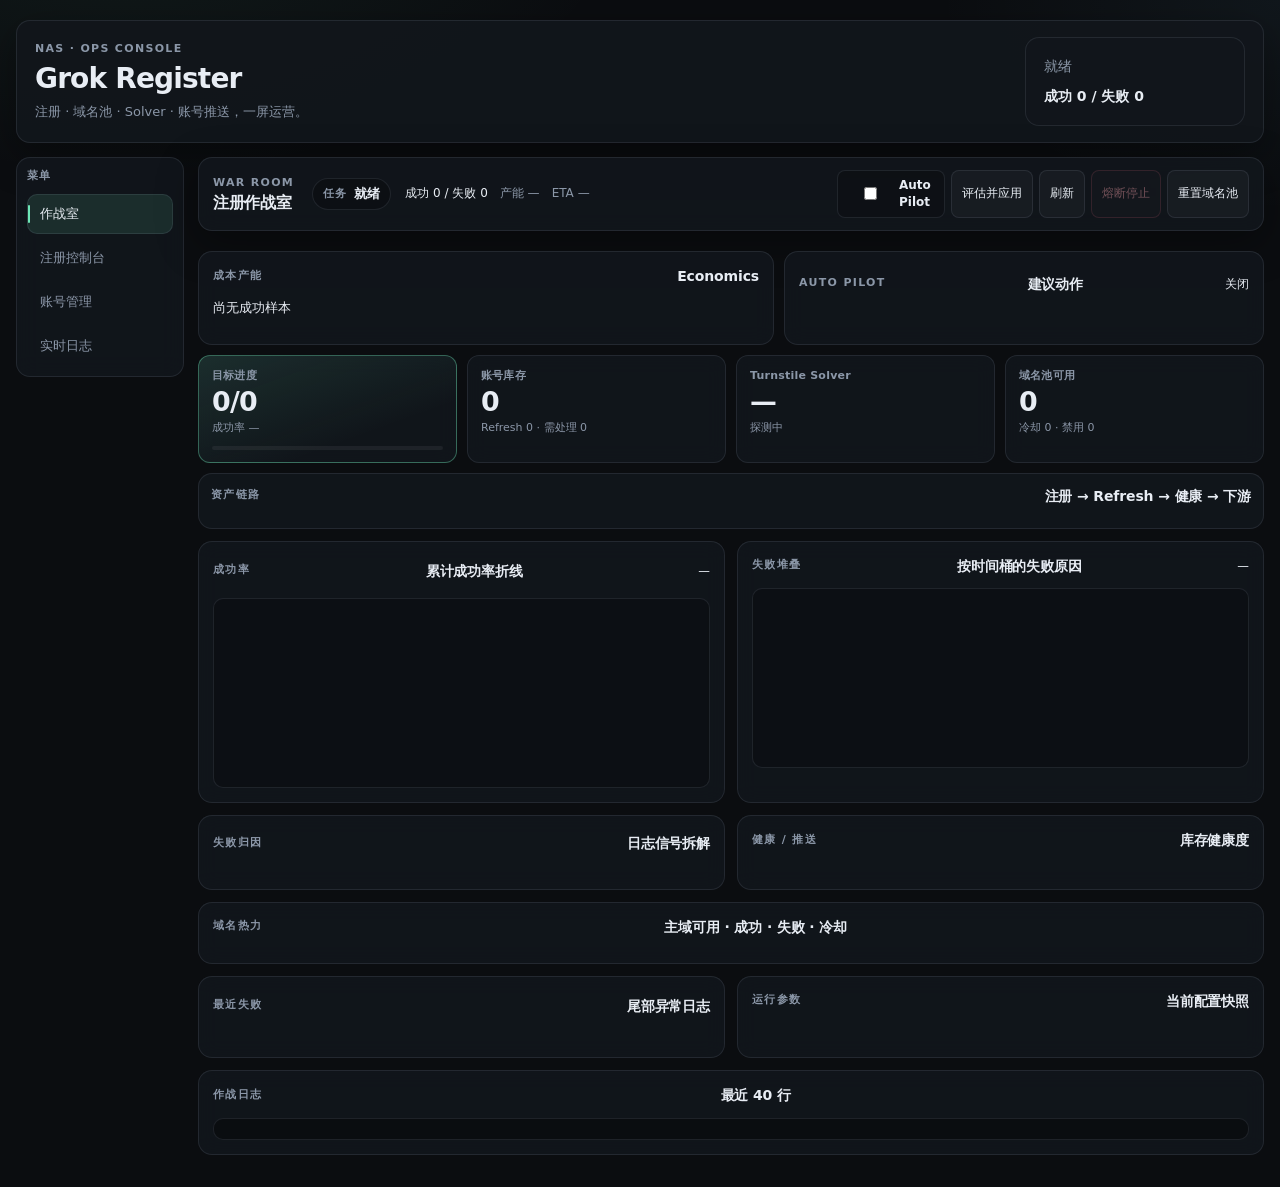
==== templates/index.html @ f3ae0dda "feat: sub2api 探测失败单独标记，支持筛选重探与删除远端 入库成功但探测失败时写入 probe_failed 状态与 remote id，列表显示「已入库·探测失败」并可筛选。账号页增加「" ====
<!doctype html>
<html lang="zh-CN">
  <head>
    <meta charset="utf-8" />
    <meta name="viewport" content="width=device-width, initial-scale=1" />
    <title>Grok Register Console</title>
    <link rel="stylesheet" href="/static/app.css" />
  </head>
  <body>
    <main class="shell">
      <section class="hero">
        <div>
          <p class="eyebrow">NAS · Ops Console</p>
          <h1>Grok Register</h1>
          <p class="subtitle">注册 · 域名池 · Solver · 账号推送，一屏运营。</p>
        </div>
        <div class="status-panel">
          <span id="statusText">就绪</span>
          <strong id="statsText">成功 0 / 失败 0</strong>
        </div>
      </section>

      <div class="app-layout">
        <nav class="side-nav" aria-label="主功能">
          <p class="section-kicker">菜单</p>
          <button class="tab-button active" type="button" data-tab-target="dashboard">作战室</button>
          <button class="tab-button" type="button" data-tab-target="register">注册控制台</button>
          <button class="tab-button" type="button" data-tab-target="accounts">账号管理</button>
          <button class="tab-button" type="button" data-tab-target="logs">实时日志</button>
        </nav>

        <div class="main-panel">
          <section id="tab-dashboard" class="tab-panel active dashboard war-room" data-tab-panel="dashboard">
            <div class="dashboard-hero war-hero war-command">
              <div class="war-command-main">
                <div class="war-command-brand">
                  <p class="section-kicker">War Room</p>
                  <h2>注册作战室</h2>
                </div>
                <div class="war-status-cluster">
                  <div class="war-status-pill">
                    <span>任务</span>
                    <strong id="dashboardStatusText">就绪</strong>
                  </div>
                  <div class="war-command-stats">
                    <small id="dashboardRunNote">成功 0 / 失败 0</small>
                    <span id="warThroughputText">产能 —</span>
                    <span id="warEtaText">ETA —</span>
                  </div>
                </div>
              </div>
              <div class="war-actions">
                <label class="ap-toggle" title="根据失败信号自动调参">
                  <input type="checkbox" id="warAutopilotToggle" />
                  Auto Pilot
                </label>
                <button type="button" class="ghost-btn" id="warAutopilotOnceBtn">评估并应用</button>
                <button type="button" class="ghost-btn" id="warRefreshBtn">刷新</button>
                <button type="button" class="ghost-btn danger-btn" id="warStopBtn" disabled>熔断停止</button>
                <button type="button" class="ghost-btn" id="warResetDomainsBtn">重置域名池</button>
              </div>
            </div>

            <div class="alert-strip" id="warAlerts" aria-live="polite"></div>

            <div class="ops-secondary-row">
              <section class="dashboard-panel econ-panel">
                <div class="panel-head">
                  <p class="section-kicker">成本产能</p>
                  <h2>Economics</h2>
                </div>
                <p class="econ-blurb" id="warEconBlurb">尚无成功样本</p>
                <div class="econ-grid" id="warEconGrid"></div>
              </section>
              <section class="dashboard-panel ap-panel">
                <div class="panel-head">
                  <p class="section-kicker">Auto Pilot</p>
                  <h2>建议动作</h2>
                  <small id="warApStatus">关闭</small>
                </div>
                <div class="ap-actions" id="warApActions"></div>
              </section>
            </div>

            <div class="dashboard-metrics war-metrics">
              <div class="metric-tile metric-primary">
                <span>目标进度</span>
                <strong id="warProgressText">0/0</strong>
                <small id="warProgressSub">成功率 —</small>
                <i class="metric-bar" id="warProgressBar" style="--metric-pct: 0%"></i>
              </div>
              <div class="metric-tile">
                <span>账号库存</span>
                <strong id="dashboardTotalAccounts">0</strong>
                <small id="warInventorySub">Refresh 0 · 需处理 0</small>
              </div>
              <div class="metric-tile" id="warSolverTile">
                <span>Turnstile Solver</span>
                <strong id="warSolverState">—</strong>
                <small id="warSolverSub">探测中</small>
              </div>
              <div class="metric-tile" id="warDomainTile">
                <span>域名池可用</span>
                <strong id="warDomainAvailable">0</strong>
                <small id="warDomainSub">冷却 0 · 禁用 0</small>
              </div>
            </div>

            <div class="pipeline-wrap">
              <div class="panel-head pipeline-head">
                <p class="section-kicker">资产链路</p>
                <h2>注册 → Refresh → 健康 → 下游</h2>
              </div>
              <div class="dashboard-flow" id="dashboardPipeline" aria-label="账号链路状态"></div>
            </div>

            <div class="chart-row">
              <section class="dashboard-panel chart-panel">
                <div class="panel-head">
                  <p class="section-kicker">成功率</p>
                  <h2>累计成功率折线</h2>
                  <small id="warRateChartMeta">—</small>
                </div>
                <div class="chart-canvas" id="warRateChart" role="img" aria-label="成功率折线图"></div>
              </section>
              <section class="dashboard-panel chart-panel">
                <div class="panel-head">
                  <p class="section-kicker">失败堆叠</p>
                  <h2>按时间桶的失败原因</h2>
                  <small id="warStackChartMeta">—</small>
                </div>
                <div class="chart-canvas" id="warStackChart" role="img" aria-label="失败堆叠图"></div>
                <div class="chart-legend" id="warStackLegend"></div>
              </section>
            </div>

            <div class="dashboard-grid war-grid">
              <section class="dashboard-panel">
                <div class="panel-head">
                  <p class="section-kicker">失败归因</p>
                  <h2>日志信号拆解</h2>
                </div>
                <div class="mix-list" id="warFailMix"></div>
              </section>

              <section class="dashboard-panel">
                <div class="panel-head">
                  <p class="section-kicker">健康 / 推送</p>
                  <h2>库存健康度</h2>
                </div>
                <div class="mix-list" id="dashboardHealthMix"></div>
                <div class="mix-list" id="dashboardPushMix"></div>
              </section>

              <section class="dashboard-panel dashboard-panel-wide">
                <div class="panel-head">
                  <p class="section-kicker">域名热力</p>
                  <h2>主域可用 · 成功 · 失败 · 冷却</h2>
                  <small id="warDomainPin"></small>
                </div>
                <div class="domain-heat" id="warDomainHeat"></div>
              </section>

              <section class="dashboard-panel">
                <div class="panel-head">
                  <p class="section-kicker">最近失败</p>
                  <h2>尾部异常日志</h2>
                </div>
                <div class="fail-feed" id="warFailFeed"></div>
              </section>

              <section class="dashboard-panel">
                <div class="panel-head">
                  <p class="section-kicker">运行参数</p>
                  <h2>当前配置快照</h2>
                </div>
                <div class="runtime-chips" id="warRuntimeChips"></div>
                <div class="source-list" id="dashboardSources"></div>
              </section>

              <section class="dashboard-panel dashboard-panel-wide">
                <div class="panel-head">
                  <p class="section-kicker">作战日志</p>
                  <h2>最近 40 行</h2>
                  <small id="warGeneratedAt"></small>
                </div>
                <pre class="war-log" id="warRecentLogs"></pre>
              </section>
            </div>

            <span class="sr-only" id="dashboardRefreshAccounts">0</span>
            <span class="sr-only" id="dashboardHealthyAccounts">0</span>
            <span class="sr-only" id="dashboardNeedActionAccounts">0</span>
          </section>

          <section id="tab-register" class="tab-panel" data-tab-panel="register">
            <div class="register-layout">
          <div class="config-workspace">
            <nav class="config-subnav" aria-label="配置分组">
              <button type="button" class="config-subnav-btn active" data-config-group="task">任务与过盾</button>
              <button type="button" class="config-subnav-btn" data-config-group="mail">邮箱与域名</button>
              <button type="button" class="config-subnav-btn" data-config-group="push">下游推送</button>
              <button type="button" class="config-subnav-btn" data-config-group="notify">通知</button>
            </nav>
          <form id="configForm" class="config-stack">
            <section class="config-section preset-section" data-config-group="task" data-config-section="任务菜谱">
              <div class="section-copy">
                <p class="section-kicker">Presets</p>
                <h2>任务菜谱</h2>
                <p class="hint-inline">一键写入常用参数，仍可再改后保存/开跑。</p>
              </div>
              <div class="preset-row" id="presetRow"></div>
            </section>
            <section class="config-section" data-config-group="task" data-config-section="基础注册">
              <div class="section-copy">
                <p class="section-kicker">基础注册</p>
                <h2>任务规模和运行入口</h2>
              </div>
              <div class="config-grid">
                <label>
                  邮箱服务商
                  <select name="email_provider">
                    <option value="duckmail">duckmail</option>
                    <option value="yyds">yyds</option>
                    <option value="cloudflare">cloudflare</option>
                    <option value="cloudmail">cloudmail</option>
                    <option value="openai_cpa_email">openai_cpa_email（CF Worker webhook）</option>
                  </select>
                </label>
                <label>
                  注册数量
                  <input name="register_count" type="number" min="1" max="1000" value="1" />
                </label>
                <label>
                  并发线程
                  <input name="register_threads" type="number" min="1" max="10" value="1" />
                </label>
                <label>
                  线程启动间隔(秒)
                  <input name="thread_start_interval" type="number" min="0" max="60" step="0.1" value="2" />
                </label>
                <label>
                  账号间隔(秒)
                  <input name="account_interval_seconds" type="number" min="0" max="600" step="1" value="12" />
                </label>
                <label>
                  间隔抖动(秒)
                  <input name="account_interval_jitter_seconds" type="number" min="0" max="300" step="1" value="8" />
                </label>
                <label>
                  连续封禁熔断
                  <input name="stop_on_consecutive_blocks" type="number" min="0" max="50" step="1" value="3" title="连续出现账号封禁信号时停止任务，0 表示关闭" />
                </label>
                <label class="wide">
                  代理
                  <input name="proxy" placeholder="Docker 内会把 127.0.0.1 自动映射到 NAS 主机，如 http://127.0.0.1:7890" />
                </label>
                <label class="check">
                  <input name="enable_nsfw" type="checkbox" />
                  注册后开启 NSFW（建议关闭，降低封号风险）
                </label>
              </div>
              <p class="hint">建议：并发先 1，代理用干净住宅 IP，账号间隔 10–20 秒；连续封禁时自动熔断，避免同出口继续送死。</p>
            </section>

            <section class="config-section" data-config-group="task" data-config-section="Turnstile">
              <div class="section-copy">
                <p class="section-kicker">Cloudflare</p>
                <h2>Turnstile Solver（推荐）</h2>
              </div>
              <div class="config-grid">
                <label class="check">
                  <input name="turnstile_solver_enabled" type="checkbox" checked />
                  启用本地/远端 Solver（YesCaptcha 协议，参考 grokcli-2api/turnstile-solver）
                </label>
                <label class="check">
                  <input name="turnstile_solver_fallback_click" type="checkbox" checked />
                  Solver 失败时回退 shadow/CDP 点选
                </label>
                <label class="check">
                  <input name="turnstile_solver_use_proxy" type="checkbox" checked />
                  透传业务代理给 Solver（task.proxy，与注册浏览器同出口）
                </label>
                <label>
                  建号模式
                  <select name="signup_mode">
                    <option value="auto" selected>auto（Docker→纯HTTP，本机→浏览器）</option>
                    <option value="http">http（纯协议，无浏览器，推荐）</option>
                    <option value="api">api（浏览器OTP + HTTP 建号）</option>
                    <option value="browser">browser（全浏览器 SPA）</option>
                  </select>
                </label>
                <label class="wide">
                  Solver 地址
                  <input name="turnstile_solver_url" placeholder="http://127.0.0.1:5072（Docker 内自动映射 host.docker.internal）" />
                </label>
                <label>
                  Client Key
                  <input name="turnstile_solver_client_key" placeholder="local" />
                </label>
                <label>
                  Solver 超时(秒)
                  <input name="turnstile_solver_timeout" type="number" min="30" max="300" step="1" value="120" />
                </label>
                <label class="wide">
                  Sitekey 回退
                  <input name="turnstile_sitekey" placeholder="0x4AAAAAAAhr9JGVDZbrZOo0" />
                </label>
                <label>
                  资料页等 token(秒)
                  <input name="turnstile_wait_seconds" type="number" min="45" max="300" step="1" value="120" />
                </label>
                <label class="check">
                  <input name="turnstile_patch_api" type="checkbox" />
                  补丁 window.turnstile API（默认关，手动能过时勿开）
                </label>
                <label class="check">
                  <input name="turnstile_force_execute" type="checkbox" />
                  强制 turnstile.execute（默认关）
                </label>
              </div>
              <p class="hint">
                优先用 Camoufox 本地 solver 出 token 再回填页面，比在注册浏览器里硬点 checkbox 稳。
                启动示例：在 <code>grokcli-2api/turnstile-solver</code> 执行 <code>./start.sh</code>，
                确认 <code>http://127.0.0.1:5072/health</code> 可用。
              </p>
            </section>

            <section class="config-section" data-config-group="mail" data-config-section="邮箱服务">
              <div class="section-copy">
                <p class="section-kicker">邮箱服务</p>
                <h2>DuckMail 和 YYDS 凭证</h2>
              </div>
              <div class="config-grid">
                <label>
                  DuckMail API Key
                  <input name="duckmail_api_key" type="password" autocomplete="off" />
                </label>
                <label>
                  YYDS API Key
                  <input name="yyds_api_key" type="password" autocomplete="off" />
                </label>
                <label>
                  YYDS JWT
                  <input name="yyds_jwt" type="password" autocomplete="off" />
                </label>
              </div>
            </section>

            <section class="config-section" data-config-group="mail" data-config-section="Cloudflare/CloudMail">
              <div class="section-copy">
                <p class="section-kicker">Cloudflare / CloudMail</p>
                <h2>自建邮箱后端</h2>
              </div>
              <div class="config-grid">
                <label>
                  Cloudflare API Base
                  <input name="cloudflare_api_base" placeholder="https://example.workers.dev" />
                </label>
                <label>
                  Cloudflare API Key / Admin Auth
                  <input name="cloudflare_api_key" type="password" autocomplete="off" />
                </label>
                <label>
                  Cloudflare 鉴权模式
                  <select name="cloudflare_auth_mode">
                    <option value="none">none</option>
                    <option value="bearer">bearer</option>
                    <option value="x-api-key">x-api-key</option>
                    <option value="query-key">query-key</option>
                  </select>
                </label>
                <label class="wide">
                  CF 路径
                  <input name="cloudflare_paths" placeholder="/api/domains,/api/new_address,/api/token,/api/mails" />
                </label>
                <label>
                  CloudMail URL
                  <input name="cloudmail_url" placeholder="https://mail.example.workers.dev" />
                </label>
                <label>
                  CloudMail 管理员邮箱
                  <input name="cloudmail_admin_email" />
                </label>
                <label>
                  CloudMail 管理员密码
                  <input name="cloudmail_password" type="password" autocomplete="off" />
                </label>
                <label class="wide">
                  邮件主域池 (mail_domains)
                  <input name="mail_domains" placeholder="a.com,b.com,c.net（优先于 defaultDomains）" />
                </label>
                <label class="wide">
                  默认域名 (兼容)
                  <input name="defaultDomains" placeholder="a.com,b.com" />
                </label>
              </div>
            </section>

            <section class="config-section" data-config-group="mail" data-config-section="域名池">
              <div class="section-copy">
                <p class="section-kicker">域名池</p>
                <h2>多级域名 / 黄金矿工 / 冷却（降 CF 日限额触发）</h2>
              </div>
              <div class="config-grid">
                <label class="check">
                  <input name="enable_sub_domains" type="checkbox" />
                  启用多级子域（user@rand.main.com，需 CF catch-all）
                </label>
                <label class="check">
                  <input name="random_sub_domain_level" type="checkbox" />
                  随机子域层级（1~level）
                </label>
                <label>
                  子域层级数
                  <input name="sub_domain_level" type="number" min="1" max="7" value="1" />
                </label>
                <label class="check">
                  <input name="enable_mail_domain_runtime_control" type="checkbox" checked />
                  启用域名运行时控制（失败冷却）
                </label>
                <label class="check">
                  <input name="mail_domain_pinpoint_burst" type="checkbox" />
                  黄金矿工（打满当前最优主域再换）
                </label>
                <label class="check">
                  <input name="mail_domain_prefer_low_failure" type="checkbox" checked />
                  优先低失败主域
                </label>
                <label class="check">
                  <input name="enable_mail_domain_grouping" type="checkbox" />
                  域名分组（与黄金矿工互斥）
                </label>
                <label>
                  失败阈值
                  <input name="mail_domain_fail_threshold" type="number" min="0" max="50" value="3" />
                </label>
                <label>
                  冷却秒数
                  <input name="mail_domain_fail_cooldown_sec" type="number" min="0" max="86400" value="600" />
                </label>
                <label>
                  分组数量
                  <input name="mail_domain_group_count" type="number" min="1" max="10" value="2" />
                </label>
                <label>
                  分组模式
                  <select name="mail_domain_group_mode">
                    <option value="auto">auto（按 mail_domains 顺序均分）</option>
                    <option value="manual">manual（下方手动分组）</option>
                  </select>
                </label>
                <label>
                  分组策略
                  <select name="mail_domain_group_strategy">
                    <option value="round_robin">round_robin（每轮切组）</option>
                    <option value="exhaust_then_next">exhaust_then_next（耗尽当前组再切）</option>
                  </select>
                </label>
                <label class="wide">
                  手动分组（每行一组，逗号分隔主域）
                  <textarea name="mail_domain_groups_text" rows="3" placeholder="a.com,b.com&#10;c.com,d.com"></textarea>
                </label>
                <label class="wide">
                  禁用主域（逗号分隔，仅主域池内）
                  <input name="disabled_mail_domains" placeholder="bad.com,temp.bad.com" />
                </label>
                <label class="wide">
                  计入冷却的失败类型
                  <input name="mail_domain_failure_types" placeholder="discarded_email,cloudflare_temp_email_network,capacity_exceeded" />
                </label>
              </div>
              <p class="hint">
                多级子域：<code>user@rand.main.com</code>（需 CF catch-all）。黄金矿工=定点爆破同一主域；
                分组可把域名拆成多组轮转/耗尽切换。失败冷却按主域统计，减轻坏域与日配额踩踏。
              </p>
            </section>

            <section class="config-section" data-config-group="mail" data-config-section="Webhook收件">
              <div class="section-copy">
                <p class="section-kicker">openai-cpa-email</p>
                <h2>CF Worker → 本地 webhook 收件</h2>
              </div>
              <div class="config-grid">
                <label class="check">
                  <input name="email_webhook_enabled" type="checkbox" />
                  启用 webhook 收件池（配合 openai-cpa-email Worker）
                </label>
                <label class="wide">
                  Webhook Secret（= Worker 的 EMAIL_WEBHOOK_SECRET）
                  <input name="email_webhook_secret" type="password" autocomplete="off" placeholder="与 CF Worker 变量一致" />
                </label>
              </div>
              <p class="hint">
                Worker 推送地址填公网可访问的：
                <code>http://你的域名或IP:8787/api/webhook/email</code>
                （Worker 会自动补全路径；也可只填 <code>http://host:8787</code>）。
                邮箱服务商选 <strong>openai_cpa_email</strong>，并配置 <code>mail_domains</code> + 多级子域。
              </p>
            </section>

            <section class="config-section" data-config-group="notify" data-config-section="Telegram通知">
              <div class="section-copy">
                <p class="section-kicker">Notify</p>
                <h2>Telegram 通知</h2>
              </div>
              <div class="config-grid">
                <label class="check">
                  <input name="notify_enabled" type="checkbox" />
                  启用 Telegram 通知
                </label>
                <label>
                  最低级别
                  <select name="notify_min_level">
                    <option value="info">info（全部）</option>
                    <option value="warn" selected>warn（推荐）</option>
                    <option value="danger">danger（仅严重）</option>
                  </select>
                </label>
                <label>
                  去重冷却(秒)
                  <input name="notify_cooldown_sec" type="number" min="30" max="86400" value="180" />
                </label>
                <label class="wide">
                  Bot Token
                  <input name="notify_telegram_bot_token" type="password" autocomplete="off" placeholder="123456:ABC-DEF..." />
                </label>
                <label>
                  Chat ID
                  <input name="notify_telegram_chat_id" placeholder="个人 ID 或 -100 群组 ID" />
                </label>
                <label>
                  成功里程碑
                  <input name="notify_milestone_success" placeholder="10,50,100,200,500" />
                </label>
              </div>
              <div class="notify-actions">
                <button type="button" class="ghost-btn" id="notifyTestBtn">发送测试消息</button>
                <small id="notifyStatusText" class="hint-inline">保存配置后再测试</small>
              </div>
              <p class="hint">
                1) BotFather 创建 bot 拿 token · 2) 先私聊 bot 或把 bot 拉进群 ·
                3) Chat ID 可用 <code>@userinfobot</code> / 群组 -100… ·
                4) 默认不推每次成功；里程碑（10/50/…）与任务完成会推送，不受「最低级别 warn」拦截 ·
                5) 异常类（熔断/失败/Solver 宕机）仍受最低级别控制。
              </p>
            </section>

            <section class="config-section" data-config-group="push" data-config-section="grok2api">
              <div class="section-copy">
                <p class="section-kicker">grok2api</p>
                <h2>本地和远端入池</h2>
              </div>
              <div class="config-grid">
                <label>
                  grok2api 池名
                  <select name="grok2api_pool_name">
                    <option value="ssoBasic">ssoBasic</option>
                    <option value="ssoSuper">ssoSuper</option>
                  </select>
                </label>
                <label class="check">
                  <input name="grok2api_auto_add_local" type="checkbox" />
                  grok2api 本地自动入池
                </label>
                <label class="check">
                  <input name="grok2api_auto_add_remote" type="checkbox" />
                  注册成功自动推送远程 grok2api
                </label>
                <label class="wide">
                  grok2api 本地 token.json
                  <input name="grok2api_local_token_file" />
                </label>
                <label>
                  grok2api 远端 Base
                  <input name="grok2api_remote_base" />
                </label>
                <label>
                  grok2api 远端 app_key
                  <input name="grok2api_remote_app_key" type="password" autocomplete="off" />
                </label>
              </div>
            </section>

            <section class="config-section" data-config-group="push" data-config-section="sub2api">
              <div class="section-copy">
                <p class="section-kicker">sub2api</p>
                <h2>Refresh Token 推送目标</h2>
              </div>
              <div class="config-grid">
                <label>
                  sub2api Base
                  <input name="sub2api_base" placeholder="https://sub2api.example.com 或 https://sub2api.example.com/api/v1" />
                </label>
                <label>
                  sub2api 鉴权模式
                  <select name="sub2api_auth_mode">
                    <option value="x-api-key">x-api-key</option>
                    <option value="bearer">bearer</option>
                  </select>
                </label>
                <label>
                  sub2api 管理 Token
                  <input name="sub2api_admin_token" type="password" autocomplete="off" />
                </label>
                <label class="check">
                  <input name="sub2api_auto_import_remote" type="checkbox" />
                  注册成功自动推送 sub2api
                </label>
                <label class="check">
                  <input name="sub2api_auto_probe" type="checkbox" checked />
                  推送后自动探测（遇 xAI 限流可关掉）
                </label>
                <label>
                  sub2api 账号名前缀
                  <input name="sub2api_account_name" placeholder="Grok Auto" />
                </label>
                <label>
                  sub2api 分组 ID
                  <input name="sub2api_group_ids" placeholder="1,2" />
                </label>
                <label>
                  sub2api 并发
                  <input name="sub2api_concurrency" type="number" min="0" max="1000" value="3" />
                </label>
                <label>
                  sub2api 优先级
                  <input name="sub2api_priority" type="number" min="0" max="1000" value="50" />
                </label>
                <label>
                  初始化间隔(秒)
                  <input name="sub2api_init_gap_seconds" type="number" min="1" max="120" value="8" />
                </label>
                <label>
                  探测模型
                  <input name="sub2api_test_model" placeholder="grok-4.5" value="grok-4.5" />
                </label>
              </div>
            </section>

            <section class="config-section" data-config-group="push" data-config-section="CPA">
              <div class="section-copy">
                <p class="section-kicker">CPA</p>
                <h2>Management API 凭证推送</h2>
              </div>
              <div class="config-grid">
                <label class="wide">
                  CPA 管理地址
                  <input name="cpa_management_base" placeholder="https://cpa.example.com 或 https://cpa.example.com/v0/management" />
                </label>
                <label>
                  CPA 管理密钥
                  <input name="cpa_management_key" type="password" autocomplete="off" />
                </label>
                <label>
                  本地凭证目录
                  <input name="cpa_auth_dir" placeholder="cpa_auths" />
                </label>
                <label>
                  CPA 推送并发
                  <input name="cpa_push_workers" type="number" min="1" max="10" value="3" />
                </label>
                <label class="check wide">
                  <input name="cpa_auto_push_remote" type="checkbox" />
                  注册成功后生成并自动推送 CPA xAI 凭证
                </label>
              </div>
            </section>
          </form>
          </div>

          <aside class="control-panel">
            <p class="section-kicker">任务控制</p>
            <button id="saveBtn" type="button">保存配置</button>
            <button id="startBtn" type="button" class="primary">开始注册</button>
            <button id="stopBtn" type="button" class="danger" disabled>停止任务</button>
            <p id="message" class="message"></p>
          </aside>
            </div>
          </section>

          <section id="tab-accounts" class="tab-panel accounts" data-tab-panel="accounts">
            <div class="accounts-head">
              <div>
                <p class="section-kicker">账号管理</p>
                <h2>注册账号与推送状态</h2>
                <p id="accountsSummary">共 0 个账号</p>
              </div>
              <div class="accounts-actions">
                <button id="refreshAccountsBtn" type="button">刷新账号</button>
                <button id="checkHealthBtn" type="button">健康检查</button>
                <button id="importGrok2apiBtn" type="button">推送到 grok2api</button>
                <button id="importSub2apiBtn" type="button" class="primary">推送到 sub2api</button>
                <button id="probeSub2apiBtn" type="button">重新探测 sub2api</button>
                <button id="deleteSub2apiRemoteBtn" type="button" class="danger">删除远端 sub2api</button>
                <button id="importCpaBtn" type="button">推送到 CPA</button>
                <button id="exportAccountsBtn" type="button">导出选中</button>
                <button id="deleteAccountsBtn" type="button" class="danger">删除选中</button>
              </div>
            </div>
            <p class="hint">账号来自 data 目录下的 accounts_*.txt。grok2api 推送使用 SSO Token；sub2api 和 CPA 推送使用第四段 Refresh Token，格式为 email----password----sso----refresh_token。</p>
            <div class="accounts-export-bar">
              <span class="export-label">导出格式（可多选，每种一个 zip）</span>
              <label class="check compact">
                <input id="exportFmtNative" type="checkbox" checked />
                原生 accounts
              </label>
              <label class="check compact">
                <input id="exportFmtGrok2api" type="checkbox" />
                grok2api
              </label>
              <label class="check compact">
                <input id="exportFmtSub2api" type="checkbox" />
                sub2api
              </label>
              <label class="check compact">
                <input id="exportFmtCpa" type="checkbox" />
                CPA
              </label>
            </div>
            <div class="accounts-toolbar">
              <label class="check compact">
                <input id="selectPageAccounts" type="checkbox" />
                当页全选
              </label>
              <label class="toolbar-field wide">
                搜索
                <input id="accountSearchInput" type="search" placeholder="邮箱 / 创建时间 / 来源文件 / 推送状态" autocomplete="off" />
              </label>
              <label class="toolbar-field">
                推送筛选
                <select id="accountPushFilter">
                  <option value="all">全部</option>
                  <option value="any_pushed">任一已推送</option>
                  <option value="none_pushed">全部未推送</option>
                  <option value="grok2api_pushed">grok2api 已推送</option>
                  <option value="sub2api_pushed">sub2api 已推送</option>
                  <option value="sub2api_probe_failed">sub2api 探测失败</option>
                  <option value="cpa_pushed">CPA 已推送</option>
                  <option value="failed">推送失败</option>
                </select>
              </label>
              <label class="toolbar-field">
                每页
                <select id="accountPageSize">
                  <option value="10">10 条</option>
                  <option value="20">20 条</option>
                  <option value="50">50 条</option>
                  <option value="100">100 条</option>
                </select>
              </label>
              <details id="accountColumnsPanel" class="column-menu">
                <summary>列显示</summary>
                <div id="accountColumnOptions" class="column-options"></div>
              </details>
            </div>
            <div class="table-wrap">
              <table>
                <thead id="accountsHead"></thead>
                <tbody id="accountsBody"></tbody>
              </table>
            </div>
            <div id="accountPagination" class="pagination" aria-label="账号分页"></div>
          </section>

          <section id="tab-logs" class="tab-panel logs" data-tab-panel="logs">
            <div class="logs-head">
              <div>
                <p class="section-kicker">实时日志</p>
                <h2>注册任务输出</h2>
              </div>
              <span id="jobIdText">无任务</span>
            </div>
            <pre id="logBox"></pre>
          </section>
        </div>
      </div>
    </main>
    <script src="/static/app.js"></script>
  </body>
</html>
---- static/app.css ----
:root {
  --bg: #0b0d10;
  --panel: rgba(18, 22, 28, 0.92);
  --panel-soft: rgba(255, 255, 255, 0.03);
  --panel-strong: rgba(12, 15, 20, 0.96);
  --line: rgba(148, 163, 184, 0.14);
  --line-strong: rgba(110, 231, 183, 0.38);
  --text: #e8edf4;
  --muted: #8b97a8;
  --accent: #6ee7b7;
  --accent-dim: rgba(110, 231, 183, 0.12);
  --info: #7dd3fc;
  --warn: #fbbf24;
  --danger: #fb7185;
  --radius: 14px;
  --shadow: 0 12px 40px rgba(0, 0, 0, 0.35);
  --font: "SF Pro Text", "PingFang SC", "Segoe UI", system-ui, sans-serif;
  --mono: ui-monospace, "SF Mono", Menlo, Consolas, monospace;
}

* {
  box-sizing: border-box;
}

body {
  margin: 0;
  min-height: 100vh;
  color: var(--text);
  font-family: var(--font);
  font-size: 14px;
  line-height: 1.45;
  background:
    radial-gradient(ellipse 80% 50% at 10% -10%, rgba(110, 231, 183, 0.07), transparent 50%),
    radial-gradient(ellipse 60% 40% at 100% 0%, rgba(125, 211, 252, 0.05), transparent 45%),
    #0b0d10;
}

.shell {
  width: min(1440px, calc(100vw - 32px));
  margin: 0 auto;
  padding: 20px 0 32px;
}

.hero {
  display: flex;
  justify-content: space-between;
  gap: 20px;
  align-items: center;
  padding: 16px 18px;
  border: 1px solid var(--line);
  border-radius: var(--radius);
  background: var(--panel);
  box-shadow: var(--shadow);
}

.eyebrow,
.section-kicker {
  margin: 0 0 6px;
  color: var(--muted);
  letter-spacing: 0.12em;
  text-transform: uppercase;
  font-size: 11px;
  font-weight: 600;
}

h1 {
  margin: 0;
  font-size: clamp(22px, 2.4vw, 28px);
  line-height: 1.15;
  letter-spacing: -0.03em;
  font-weight: 650;
}

h2 {
  margin: 0;
  font-size: 14px;
  font-weight: 600;
  letter-spacing: -0.01em;
}

.subtitle {
  max-width: 560px;
  margin: 6px 0 0;
  color: var(--muted);
  font-size: 13px;
  line-height: 1.5;
}

.status-panel,
.control-panel,
.config-section,
.accounts,
.logs {
  border: 1px solid var(--line);
  background: var(--panel);
  backdrop-filter: blur(18px);
  border-radius: var(--radius);
}

.status-panel {
  min-width: 220px;
  padding: 18px;
  display: grid;
  gap: 10px;
}

.status-panel span,
#jobIdText {
  color: var(--muted);
}

.app-layout {
  display: grid;
  grid-template-columns: 168px minmax(0, 1fr);
  gap: 14px;
  margin: 14px 0 0;
  align-items: start;
}

.side-nav {
  position: sticky;
  top: 14px;
  display: grid;
  gap: 4px;
  padding: 10px;
  border: 1px solid var(--line);
  background: var(--panel);
  backdrop-filter: blur(12px);
  border-radius: var(--radius);
}

.tab-button {
  position: relative;
  width: 100%;
  color: var(--muted);
  background: transparent;
  border: 1px solid transparent;
  border-radius: 10px;
  padding: 10px 12px;
  text-align: left;
  font-size: 13px;
  font-weight: 500;
  cursor: pointer;
  transition:
    color 140ms ease,
    background 140ms ease,
    border-color 140ms ease;
}

.tab-button::after {
  position: absolute;
  top: 10px;
  bottom: 10px;
  left: 0;
  width: 2px;
  height: auto;
  content: "";
  background: transparent;
  border-radius: 2px;
}

.tab-button.active {
  color: var(--text);
  border-color: var(--line);
  background: var(--accent-dim);
}

.tab-button:hover {
  color: var(--text);
  background: rgba(255, 255, 255, 0.04);
}

.tab-button.active::after {
  background: var(--accent);
}

.tab-panel {
  display: none;
  animation: panel-in 180ms ease-out;
}

.main-panel {
  min-width: 0;
}

.tab-panel.active {
  display: block;
}

@keyframes panel-in {
  from {
    opacity: 0;
    transform: translateY(8px);
  }
  to {
    opacity: 1;
    transform: translateY(0);
  }
}

.register-layout {
  display: grid;
  grid-template-columns: minmax(0, 1fr) 220px;
  gap: 16px;
  align-items: start;
}

.dashboard-hero,
.dashboard-panel,
.metric-tile,
.flow-step {
  border: 1px solid var(--line);
  background: var(--panel);
  backdrop-filter: blur(10px);
}

.dashboard-hero {
  position: relative;
  display: grid;
  grid-template-columns: minmax(0, 1fr) auto;
  gap: 12px 16px;
  align-items: center;
  padding: 12px 14px;
  overflow: hidden;
  border-radius: var(--radius);
  background: var(--panel);
  box-shadow: var(--shadow);
}

.dashboard-hero::after {
  display: none;
}

.war-command {
  min-height: 0;
}

.war-command-main {
  display: flex;
  flex-wrap: wrap;
  align-items: center;
  gap: 12px 18px;
  min-width: 0;
}

.war-command-brand {
  display: grid;
  gap: 2px;
  min-width: 0;
}

.war-command-brand .section-kicker {
  margin: 0;
}

.war-command-brand h2 {
  font-size: 16px;
  font-weight: 650;
  letter-spacing: -0.02em;
  line-height: 1.2;
}

.war-status-cluster {
  display: flex;
  flex-wrap: wrap;
  align-items: center;
  gap: 10px 14px;
  min-width: 0;
}

.war-status-pill {
  display: inline-flex;
  align-items: center;
  gap: 8px;
  padding: 6px 10px;
  border-radius: 999px;
  border: 1px solid var(--line);
  background: rgba(0, 0, 0, 0.22);
}

.war-status-pill span {
  color: var(--muted);
  font-size: 11px;
  font-weight: 600;
  text-transform: uppercase;
  letter-spacing: 0.06em;
}

.war-status-pill strong {
  font-size: 13px;
  font-weight: 650;
  letter-spacing: -0.01em;
}

.war-status-pill strong.is-running {
  color: var(--accent);
}

.war-command-stats {
  display: flex;
  flex-wrap: wrap;
  align-items: center;
  gap: 6px 12px;
  color: var(--muted);
  font-size: 12px;
  font-variant-numeric: tabular-nums;
}

.war-command-stats small {
  color: var(--text);
  font-size: 12px;
}

.dashboard-title {
  position: relative;
  z-index: 1;
  display: grid;
  gap: 6px;
  align-content: center;
  min-height: 0;
}

.dashboard-title h2 {
  max-width: 720px;
  font-size: clamp(18px, 2vw, 22px);
  line-height: 1.2;
  letter-spacing: -0.03em;
  font-weight: 650;
}

.dashboard-title p:last-child {
  max-width: 560px;
  margin: 0;
  color: var(--muted);
  font-size: 13px;
  line-height: 1.5;
}

.dashboard-live {
  position: relative;
  z-index: 1;
  display: grid;
  align-self: stretch;
  gap: 6px;
  padding: 12px;
  border: 1px solid var(--line);
  border-radius: 12px;
  background: rgba(0, 0, 0, 0.22);
}

.dashboard-live span,
.dashboard-live small,
.metric-tile small,
.flow-step small {
  color: var(--muted);
}

.dashboard-live strong {
  font-size: 18px;
  font-weight: 650;
  letter-spacing: -0.02em;
}

.dashboard-metrics {
  display: grid;
  grid-template-columns: repeat(4, minmax(0, 1fr));
  gap: 10px;
  margin: 10px 0;
}

.metric-tile {
  display: grid;
  gap: 4px;
  align-content: start;
  min-height: 0;
  padding: 12px 13px;
  border-radius: 12px;
  background: var(--panel);
  animation: metric-in 220ms ease both;
}

.metric-tile span {
  color: var(--muted);
  font-size: 11px;
  font-weight: 600;
  letter-spacing: 0.02em;
}

.metric-tile strong {
  font-size: clamp(22px, 2.1vw, 28px);
  line-height: 1.1;
  letter-spacing: -0.03em;
  font-weight: 650;
  font-variant-numeric: tabular-nums;
}

.metric-tile small {
  font-size: 11px;
  line-height: 1.35;
}

.metric-bar {
  display: block;
  width: 100%;
  height: 4px;
  margin-top: 6px;
  border-radius: 999px;
  overflow: hidden;
  background: rgba(255, 255, 255, 0.06);
}

.metric-bar::after {
  display: block;
  width: var(--metric-pct, 0%);
  height: 100%;
  content: "";
  border-radius: inherit;
  background: linear-gradient(90deg, var(--accent), var(--info));
  transition: width 240ms ease;
}

.metric-primary {
  border-color: var(--line-strong);
  background:
    linear-gradient(160deg, var(--accent-dim), transparent 70%),
    var(--panel);
}

.metric-alert strong {
  color: var(--danger);
}

.pipeline-wrap {
  margin: 0 0 12px;
  padding: 12px;
  border: 1px solid var(--line);
  border-radius: var(--radius);
  background: var(--panel);
}

.pipeline-head {
  margin-bottom: 10px;
}

.pipeline-head .section-kicker {
  margin-bottom: 2px;
}

.dashboard-flow {
  display: grid;
  grid-template-columns: repeat(5, minmax(0, 1fr));
  gap: 8px;
  margin: 0;
}

.flow-step {
  position: relative;
  display: grid;
  gap: 4px;
  min-height: 0;
  padding: 10px;
  overflow: hidden;
  border-radius: 10px;
  border: 1px solid rgba(148, 163, 184, 0.1);
  background: rgba(0, 0, 0, 0.16);
}

.flow-step span {
  color: var(--muted);
  font-size: 11px;
  font-weight: 500;
}

.flow-step strong {
  font-size: 18px;
  letter-spacing: -0.03em;
  font-weight: 650;
  font-variant-numeric: tabular-nums;
}

.flow-step small {
  font-size: 11px;
  line-height: 1.3;
}

.flow-step i {
  display: block;
  width: 100%;
  height: 3px;
  overflow: hidden;
  border-radius: 999px;
  background: rgba(255, 255, 255, 0.06);
  margin-top: 4px;
}

.flow-step i::after {
  display: block;
  width: var(--flow-percent);
  height: 100%;
  content: "";
  border-radius: inherit;
  background: linear-gradient(90deg, var(--accent), var(--info));
}

.dashboard-grid {
  display: grid;
  grid-template-columns: repeat(2, minmax(0, 1fr));
  gap: 12px;
}

.dashboard-panel {
  display: grid;
  gap: 12px;
  padding: 14px;
  border-radius: var(--radius);
}

.dashboard-panel-wide {
  grid-column: 1 / -1;
}

.panel-head {
  display: flex;
  gap: 12px;
  align-items: end;
  justify-content: space-between;
}

.mix-list {
  display: grid;
  gap: 10px;
}

.mix-row {
  display: grid;
  gap: 6px;
}

.mix-meta,
.source-item {
  display: flex;
  justify-content: space-between;
  gap: 12px;
  align-items: center;
}

.mix-meta span,
.source-item span {
  min-width: 0;
  overflow: hidden;
  color: var(--muted);
  text-overflow: ellipsis;
  white-space: nowrap;
  font-size: 12px;
}

.mix-meta strong {
  font-size: 12px;
  font-variant-numeric: tabular-nums;
}

.mix-track {
  height: 5px;
  overflow: hidden;
  border-radius: 999px;
  background: rgba(255, 255, 255, 0.06);
}

.mix-track span {
  display: block;
  height: 100%;
  border-radius: inherit;
  background: var(--info);
}

.mix-row.ok .mix-track span {
  background: var(--accent);
}

.mix-row.warn .mix-track span {
  background: var(--warn);
}

.mix-row.bad .mix-track span {
  background: var(--danger);
}

.source-list {
  display: grid;
  gap: 8px;
}

.source-item {
  min-height: 46px;
  padding: 10px 12px;
  border: 1px solid rgba(196, 255, 215, 0.1);
  border-radius: 14px;
  background: rgba(5, 8, 6, 0.44);
}

.dashboard-empty {
  margin: 0;
  color: var(--muted);
  font-size: 13px;
}

.war-actions {
  display: flex;
  flex-wrap: wrap;
  justify-content: flex-end;
  gap: 6px;
  flex-shrink: 0;
}

.ghost-btn {
  appearance: none;
  border: 1px solid var(--line);
  background: rgba(255, 255, 255, 0.03);
  color: var(--text);
  border-radius: 8px;
  padding: 6px 10px;
  font-size: 12px;
  font-weight: 500;
  cursor: pointer;
  transition: border-color 140ms ease, background 140ms ease, opacity 140ms ease;
}

.ghost-btn:hover:not(:disabled) {
  border-color: var(--line-strong);
  background: var(--accent-dim);
}

.ghost-btn:disabled {
  opacity: 0.4;
  cursor: not-allowed;
}

.ghost-btn.danger-btn {
  border-color: rgba(251, 113, 133, 0.35);
  color: #fda4af;
}

.ghost-btn.danger-btn:hover:not(:disabled) {
  background: rgba(251, 113, 133, 0.1);
}

.alert-strip {
  display: flex;
  flex-wrap: wrap;
  gap: 6px;
  margin: 10px 0 0;
}

.alert-chip {
  border: 1px solid var(--line);
  border-radius: 8px;
  padding: 5px 10px;
  font-size: 12px;
  background: rgba(0, 0, 0, 0.2);
  color: var(--muted);
}

.alert-chip.level-ok {
  border-color: rgba(110, 231, 183, 0.3);
  color: var(--accent);
  background: var(--accent-dim);
}

.alert-chip.level-info {
  border-color: rgba(125, 211, 252, 0.28);
  color: var(--info);
  background: rgba(125, 211, 252, 0.08);
}

.alert-chip.level-warn {
  border-color: rgba(251, 191, 36, 0.32);
  color: var(--warn);
  background: rgba(251, 191, 36, 0.08);
}

.alert-chip.level-danger {
  border-color: rgba(251, 113, 133, 0.35);
  color: #fda4af;
  background: rgba(251, 113, 133, 0.08);
}

.metric-ok {
  border-color: rgba(110, 231, 183, 0.28);
}

.metric-tile.metric-ok strong {
  color: var(--accent);
}

#dashboardStatusText.is-running {
  color: var(--accent);
}

.domain-heat {
  display: grid;
  grid-template-columns: repeat(auto-fill, minmax(160px, 1fr));
  gap: 8px;
}

.domain-chip {
  appearance: none;
  text-align: left;
  display: grid;
  gap: 4px;
  min-height: 0;
  padding: 10px 11px;
  border-radius: 10px;
  border: 1px solid var(--line);
  background: rgba(0, 0, 0, 0.18);
  color: var(--text);
  cursor: pointer;
  transition: border-color 140ms ease, background 140ms ease;
}

.domain-chip:hover {
  border-color: var(--line-strong);
  background: rgba(255, 255, 255, 0.03);
}

.domain-chip strong {
  font-size: 12px;
  font-weight: 600;
  overflow: hidden;
  text-overflow: ellipsis;
  white-space: nowrap;
  font-family: var(--mono);
}

.domain-chip span {
  color: var(--muted);
  font-size: 11px;
  font-variant-numeric: tabular-nums;
}

.domain-chip.is-ok {
  border-color: rgba(110, 231, 183, 0.28);
  background: var(--accent-dim);
}

.domain-chip.is-cool {
  border-color: rgba(251, 191, 36, 0.3);
  background: rgba(251, 191, 36, 0.06);
}

.domain-chip.is-bad,
.domain-chip.is-disabled {
  border-color: rgba(251, 113, 133, 0.28);
  opacity: 0.8;
}

.fail-feed {
  display: grid;
  gap: 6px;
  max-height: 240px;
  overflow: auto;
}

.fail-item {
  display: grid;
  grid-template-columns: auto 1fr;
  gap: 8px;
  align-items: start;
  padding: 8px 10px;
  border-radius: 10px;
  border: 1px solid var(--line);
  background: rgba(0, 0, 0, 0.18);
}

.fail-tag {
  display: inline-flex;
  align-items: center;
  min-height: 20px;
  padding: 1px 7px;
  border-radius: 6px;
  background: rgba(251, 113, 133, 0.12);
  color: #fda4af;
  font-size: 11px;
  font-weight: 500;
  white-space: nowrap;
}

.fail-item code {
  color: var(--muted);
  font-size: 11px;
  line-height: 1.4;
  word-break: break-all;
  white-space: pre-wrap;
  font-family: var(--mono);
}

.runtime-chips {
  display: flex;
  flex-wrap: wrap;
  gap: 6px;
  margin-bottom: 8px;
}

.runtime-chip {
  display: grid;
  gap: 2px;
  min-width: 76px;
  padding: 7px 9px;
  border-radius: 8px;
  border: 1px solid var(--line);
  background: rgba(0, 0, 0, 0.16);
}

.runtime-chip span {
  color: var(--muted);
  font-size: 10px;
  text-transform: uppercase;
  letter-spacing: 0.06em;
}

.runtime-chip strong {
  font-size: 12px;
  font-weight: 600;
}

.war-log {
  margin: 0;
  max-height: 220px;
  overflow: auto;
  padding: 10px 12px;
  border-radius: 10px;
  border: 1px solid var(--line);
  background: rgba(0, 0, 0, 0.35);
  color: #a8b4c4;
  font-size: 11px;
  line-height: 1.5;
  white-space: pre-wrap;
  word-break: break-word;
  font-family: var(--mono);
}

.chart-row {
  display: grid;
  grid-template-columns: repeat(2, minmax(0, 1fr));
  gap: 12px;
  margin: 0 0 12px;
}

.chart-panel {
  min-height: 0;
}

.chart-canvas {
  min-height: 180px;
  border-radius: 10px;
  border: 1px solid var(--line);
  background: rgba(0, 0, 0, 0.22);
  overflow: hidden;
}

.chart-svg {
  display: block;
  width: 100%;
  height: 180px;
}

.chart-grid {
  stroke: rgba(148, 163, 184, 0.1);
  stroke-width: 1;
}

.chart-axis {
  fill: var(--muted);
  font-size: 10px;
  font-family: var(--font);
}

.chart-line {
  fill: none;
  stroke: var(--accent);
  stroke-width: 2;
  stroke-linecap: round;
  stroke-linejoin: round;
}

.chart-area {
  fill: rgba(110, 231, 183, 0.1);
}

.chart-dot {
  fill: var(--accent);
  stroke: #0b0d10;
  stroke-width: 1.5;
}

.chart-dot.bad {
  fill: var(--danger);
}

.chart-legend {
  display: flex;
  flex-wrap: wrap;
  gap: 6px 10px;
  margin-top: 8px;
}

.legend-item {
  display: inline-flex;
  align-items: center;
  gap: 5px;
  color: var(--muted);
  font-size: 11px;
}

.legend-item i {
  width: 8px;
  height: 8px;
  border-radius: 2px;
  display: inline-block;
}

.legend-item em {
  font-style: normal;
}

.chart-empty {
  padding: 20px 12px;
}

.mix-track {
  height: 6px;
}

.panel-head {
  align-items: center;
}

.panel-head .section-kicker {
  margin-bottom: 2px;
}

.source-item {
  min-height: 40px;
  padding: 8px 10px;
  border-radius: 8px;
  border-color: var(--line);
  background: rgba(0, 0, 0, 0.16);
}

@media (max-width: 1100px) {
  .chart-row {
    grid-template-columns: 1fr;
  }
}

.ops-secondary-row {
  display: grid;
  grid-template-columns: 1.2fr 1fr;
  gap: 10px;
  margin: 10px 0;
}

.econ-blurb {
  margin: 0;
  color: var(--text);
  font-size: 13px;
  line-height: 1.45;
}

.econ-grid {
  display: grid;
  grid-template-columns: repeat(4, minmax(0, 1fr));
  gap: 8px;
}

.econ-cell {
  display: grid;
  gap: 2px;
  padding: 8px 10px;
  border-radius: 8px;
  border: 1px solid var(--line);
  background: rgba(0, 0, 0, 0.16);
}

.econ-cell span {
  color: var(--muted);
  font-size: 10px;
  text-transform: uppercase;
  letter-spacing: 0.04em;
}

.econ-cell strong {
  font-size: 14px;
  font-variant-numeric: tabular-nums;
}

.ap-toggle {
  display: inline-flex;
  align-items: center;
  gap: 6px;
  padding: 6px 10px;
  border-radius: 8px;
  border: 1px solid var(--line);
  background: rgba(0, 0, 0, 0.18);
  color: var(--text);
  font-size: 12px;
  font-weight: 600;
  cursor: pointer;
  user-select: none;
}

.ap-toggle input {
  margin: 0;
  accent-color: var(--accent);
}

.ap-actions {
  display: grid;
  gap: 6px;
  max-height: 160px;
  overflow: auto;
}

.ap-group-title {
  color: var(--muted);
  font-size: 11px;
  font-weight: 600;
  letter-spacing: 0.06em;
  text-transform: uppercase;
  margin-top: 2px;
}

.ap-item {
  display: grid;
  gap: 2px;
  padding: 8px 10px;
  border-radius: 8px;
  border: 1px solid var(--line);
  background: rgba(0, 0, 0, 0.16);
}

.ap-item.applied {
  border-color: rgba(110, 231, 183, 0.28);
  background: var(--accent-dim);
}

.ap-item strong {
  font-size: 12px;
  font-family: var(--mono);
}

.ap-item span {
  color: var(--muted);
  font-size: 11px;
}

.preset-section .hint-inline {
  margin: 4px 0 0;
  color: var(--muted);
  font-size: 12px;
}

.preset-row {
  display: grid;
  grid-template-columns: repeat(4, minmax(0, 1fr));
  gap: 8px;
}

.preset-chip {
  display: grid;
  gap: 4px;
  text-align: left;
  padding: 12px;
  border-radius: 10px;
  border: 1px solid var(--line);
  background: rgba(0, 0, 0, 0.18);
  color: var(--text);
  cursor: pointer;
  transition: border-color 140ms ease, background 140ms ease;
}

.preset-chip:hover {
  border-color: var(--line-strong);
  background: var(--accent-dim);
}

.preset-chip strong {
  font-size: 13px;
}

.preset-chip span {
  color: var(--muted);
  font-size: 11px;
  line-height: 1.35;
  font-weight: 400;
}

.notify-actions {
  display: flex;
  flex-wrap: wrap;
  align-items: center;
  gap: 10px;
  margin-top: 10px;
}

@media (max-width: 1100px) {
  .ops-secondary-row,
  .preset-row,
  .econ-grid {
    grid-template-columns: 1fr 1fr;
  }
}

@media (max-width: 760px) {
  .ops-secondary-row,
  .preset-row,
  .econ-grid {
    grid-template-columns: 1fr;
  }
}

.sr-only {
  position: absolute;
  width: 1px;
  height: 1px;
  padding: 0;
  margin: -1px;
  overflow: hidden;
  clip: rect(0, 0, 0, 0);
  white-space: nowrap;
  border: 0;
}

@keyframes metric-in {
  from {
    opacity: 0;
    transform: translateY(10px);
  }
  to {
    opacity: 1;
    transform: translateY(0);
  }
}

.config-workspace {
  display: grid;
  gap: 12px;
  min-width: 0;
}

.config-subnav {
  display: flex;
  flex-wrap: wrap;
  gap: 6px;
  padding: 8px;
  border: 1px solid var(--line);
  border-radius: var(--radius);
  background: var(--panel);
}

.config-subnav-btn {
  appearance: none;
  border: 1px solid transparent;
  background: transparent;
  color: var(--muted);
  border-radius: 8px;
  padding: 8px 12px;
  font-size: 13px;
  font-weight: 600;
  cursor: pointer;
  transition: color 140ms ease, background 140ms ease, border-color 140ms ease;
}

.config-subnav-btn:hover {
  color: var(--text);
  background: rgba(255, 255, 255, 0.04);
  filter: none;
  transform: none;
}

.config-subnav-btn.active {
  color: var(--text);
  border-color: var(--line-strong);
  background: var(--accent-dim);
}

.config-stack {
  display: grid;
  gap: 14px;
}

.config-section {
  display: grid;
  gap: 14px;
  padding: 16px;
  background:
    linear-gradient(180deg, var(--panel-soft), transparent 58%),
    var(--panel);
}

.config-section[hidden] {
  display: none !important;
}

.section-copy {
  display: flex;
  justify-content: space-between;
  gap: 16px;
  align-items: end;
  flex-wrap: wrap;
}

.section-copy h2 {
  line-height: 1.35;
}

.config-grid {
  display: grid;
  grid-template-columns: repeat(auto-fit, minmax(240px, 1fr));
  gap: 12px;
}

label {
  display: grid;
  gap: 7px;
  color: var(--muted);
  font-size: 13px;
}

label.wide {
  grid-column: 1 / -1;
}

label.check {
  align-content: end;
  grid-template-columns: 18px 1fr;
  color: var(--text);
}

input,
select {
  width: 100%;
  border: 1px solid var(--line);
  border-radius: 12px;
  padding: 12px 13px;
  color: var(--text);
  background: rgba(5, 8, 6, 0.72);
  outline: none;
  min-width: 0;
}

input:focus,
select:focus {
  border-color: var(--accent);
}

.control-panel {
  position: sticky;
  top: 18px;
  padding: 12px;
  display: grid;
  align-content: start;
  gap: 10px;
}

button {
  border: 0;
  border-radius: 10px;
  padding: 10px 14px;
  color: #0b1220;
  background: #e2e8f0;
  cursor: pointer;
  font-weight: 600;
  font-size: 13px;
  transition:
    filter 140ms ease,
    background 140ms ease,
    opacity 140ms ease;
}

button:hover:not(:disabled) {
  filter: brightness(1.05);
}

button.primary {
  background: var(--accent);
  color: #06281c;
}

button.danger {
  color: #fff;
  background: var(--danger);
}

button:disabled {
  opacity: 0.45;
  cursor: not-allowed;
}

.message {
  min-height: 44px;
  margin: 6px 0 0;
  color: var(--muted);
  font-size: 13px;
}

.accounts {
  overflow: hidden;
}

.accounts-head {
  display: flex;
  justify-content: space-between;
  gap: 16px;
  padding: 16px;
  border-bottom: 1px solid var(--line);
}

.accounts-head p,
.hint {
  margin: 6px 0 0;
  color: var(--muted);
  font-size: 13px;
}

.accounts-actions {
  display: flex;
  gap: 10px;
  align-items: start;
}

.hint {
  padding: 0 16px 12px;
}

.accounts-export-bar {
  display: flex;
  flex-wrap: wrap;
  gap: 10px;
  align-items: center;
  padding: 0 16px 10px;
  color: var(--muted);
  font-size: 13px;
}

.accounts-export-bar .export-label {
  margin-right: 4px;
  color: var(--text);
  font-weight: 600;
}

.accounts-toolbar {
  display: flex;
  flex-wrap: wrap;
  gap: 10px;
  align-items: center;
  padding: 0 16px 14px;
}

label.compact,
.toolbar-field {
  display: inline-flex;
  width: auto;
  min-height: 42px;
  align-items: center;
  gap: 8px;
  padding: 9px 11px;
  border: 1px solid var(--line);
  border-radius: 12px;
  color: var(--text);
  background: rgba(5, 8, 6, 0.48);
}

label.compact input {
  width: auto;
}

.toolbar-field select {
  width: auto;
  min-width: 92px;
  padding: 8px 10px;
}

.toolbar-field.wide {
  flex: 1 1 220px;
  min-width: 200px;
}

.toolbar-field input[type="search"] {
  width: 100%;
  min-width: 160px;
  padding: 8px 10px;
  border: 1px solid var(--line);
  border-radius: 10px;
  background: rgba(0, 0, 0, 0.2);
  color: var(--text);
}

td.status-ok {
  color: #7dffa5;
}

td.status-failed {
  color: #ff8f8f;
}

.column-menu {
  position: relative;
}

.column-menu summary {
  min-height: 42px;
  padding: 11px 13px;
  border: 1px solid var(--line);
  border-radius: 12px;
  color: var(--text);
  background: rgba(5, 8, 6, 0.48);
  cursor: pointer;
  font-size: 13px;
  font-weight: 700;
  list-style: none;
}

.column-menu summary::-webkit-details-marker {
  display: none;
}

.column-options {
  position: absolute;
  z-index: 5;
  top: calc(100% + 8px);
  right: 0;
  display: grid;
  min-width: 210px;
  gap: 8px;
  padding: 10px;
  border: 1px solid var(--line);
  border-radius: 14px;
  background: var(--panel-strong);
  box-shadow: var(--shadow);
}

.table-wrap {
  overflow: auto;
}

.th-sort {
  display: inline-flex;
  align-items: center;
  gap: 4px;
  width: 100%;
  margin: 0;
  padding: 0;
  border: 0;
  background: transparent;
  color: inherit;
  font: inherit;
  font-weight: 600;
  text-align: left;
  cursor: pointer;
}

.th-sort:hover {
  color: var(--accent);
  filter: none;
  transform: none;
}

.th-sort.active {
  color: var(--accent);
}

.sort-mark {
  font-style: normal;
  font-size: 11px;
  opacity: 0.65;
  font-weight: 500;
}

.th-sort.active .sort-mark {
  opacity: 1;
}

.time-column {
  white-space: nowrap;
  font-variant-numeric: tabular-nums;
  font-size: 12px;
}

table {
  width: 100%;
  min-width: 1240px;
  border-collapse: collapse;
}

th,
td {
  padding: 12px;
  border-top: 1px solid rgba(196, 255, 215, 0.1);
  text-align: left;
  font-size: 13px;
  white-space: nowrap;
}

th {
  color: var(--accent);
  font-weight: 700;
}

td {
  color: var(--text);
}

.email-column {
  min-width: 220px;
}

.token-column,
.source-column {
  min-width: 150px;
}

.status-column {
  max-width: 132px;
  width: 120px;
  overflow: hidden;
  text-overflow: ellipsis;
  white-space: nowrap;
}

td.status-column[title] {
  cursor: help;
}

td.empty {
  color: var(--muted);
  text-align: center;
}

.push-ok {
  color: var(--accent);
}

.push-running {
  color: #79b7ff;
}

.push-failed {
  color: var(--danger);
}

.account-check {
  width: auto;
}

.pagination {
  display: flex;
  flex-wrap: wrap;
  gap: 10px;
  align-items: center;
  justify-content: flex-end;
  padding: 12px 16px 16px;
  border-top: 1px solid rgba(196, 255, 215, 0.1);
}

.pagination-summary,
.page-current {
  color: var(--muted);
  font-size: 13px;
}

.page-button {
  padding: 9px 12px;
  color: var(--text);
  border: 1px solid var(--line);
  background: rgba(255, 255, 255, 0.06);
}

.logs {
  overflow: hidden;
}

.logs-head {
  display: flex;
  justify-content: space-between;
  gap: 12px;
  padding: 14px 16px;
  border-bottom: 1px solid var(--line);
}

#jobIdText {
  font-size: 13px;
}

#logBox {
  min-height: 520px;
  max-height: 68vh;
  margin: 0;
  padding: 18px;
  overflow: auto;
  white-space: pre-wrap;
  color: #c9f6d3;
  background: rgba(1, 3, 2, 0.54);
}

@media (max-width: 1100px) {
  .app-layout {
    grid-template-columns: 156px minmax(0, 1fr);
  }

  .register-layout {
    grid-template-columns: 1fr;
  }

  .config-subnav {
    overflow-x: auto;
    flex-wrap: nowrap;
  }

  .config-subnav-btn {
    flex: 0 0 auto;
  }

  .dashboard-hero.war-command {
    grid-template-columns: 1fr;
  }

  .war-actions {
    justify-content: flex-start;
  }

  .dashboard-metrics {
    grid-template-columns: repeat(2, minmax(0, 1fr));
  }

  .dashboard-flow,
  .dashboard-grid {
    grid-template-columns: 1fr;
  }

  .dashboard-title {
    min-height: 0;
  }

  .control-panel {
    position: static;
  }
}

@media (max-width: 760px) {
  .shell {
    width: min(100% - 16px, 1440px);
    padding: 12px 0;
  }

  .hero {
    display: grid;
    align-items: start;
  }

  .app-layout {
    grid-template-columns: 1fr;
  }

  .side-nav {
    position: static;
    display: flex;
    overflow-x: auto;
  }

  .side-nav .section-kicker {
    display: none;
  }

  .side-nav .tab-button {
    width: auto;
    min-width: max-content;
  }

  .side-nav .tab-button::after {
    top: auto;
    right: 14px;
    bottom: 0;
    left: 14px;
    width: auto;
    height: 2px;
  }

  .main-panel {
    overflow-x: auto;
  }

  .tab-button {
    white-space: nowrap;
  }

  .config-grid {
    grid-template-columns: 1fr;
  }

  .accounts-head,
  .accounts-actions,
  .pagination {
    display: grid;
    justify-content: stretch;
  }

  .accounts-toolbar {
    align-items: stretch;
  }

  label.compact,
  .toolbar-field,
  .column-menu {
    width: 100%;
  }

  .column-options {
    position: static;
    margin-top: 8px;
  }
}
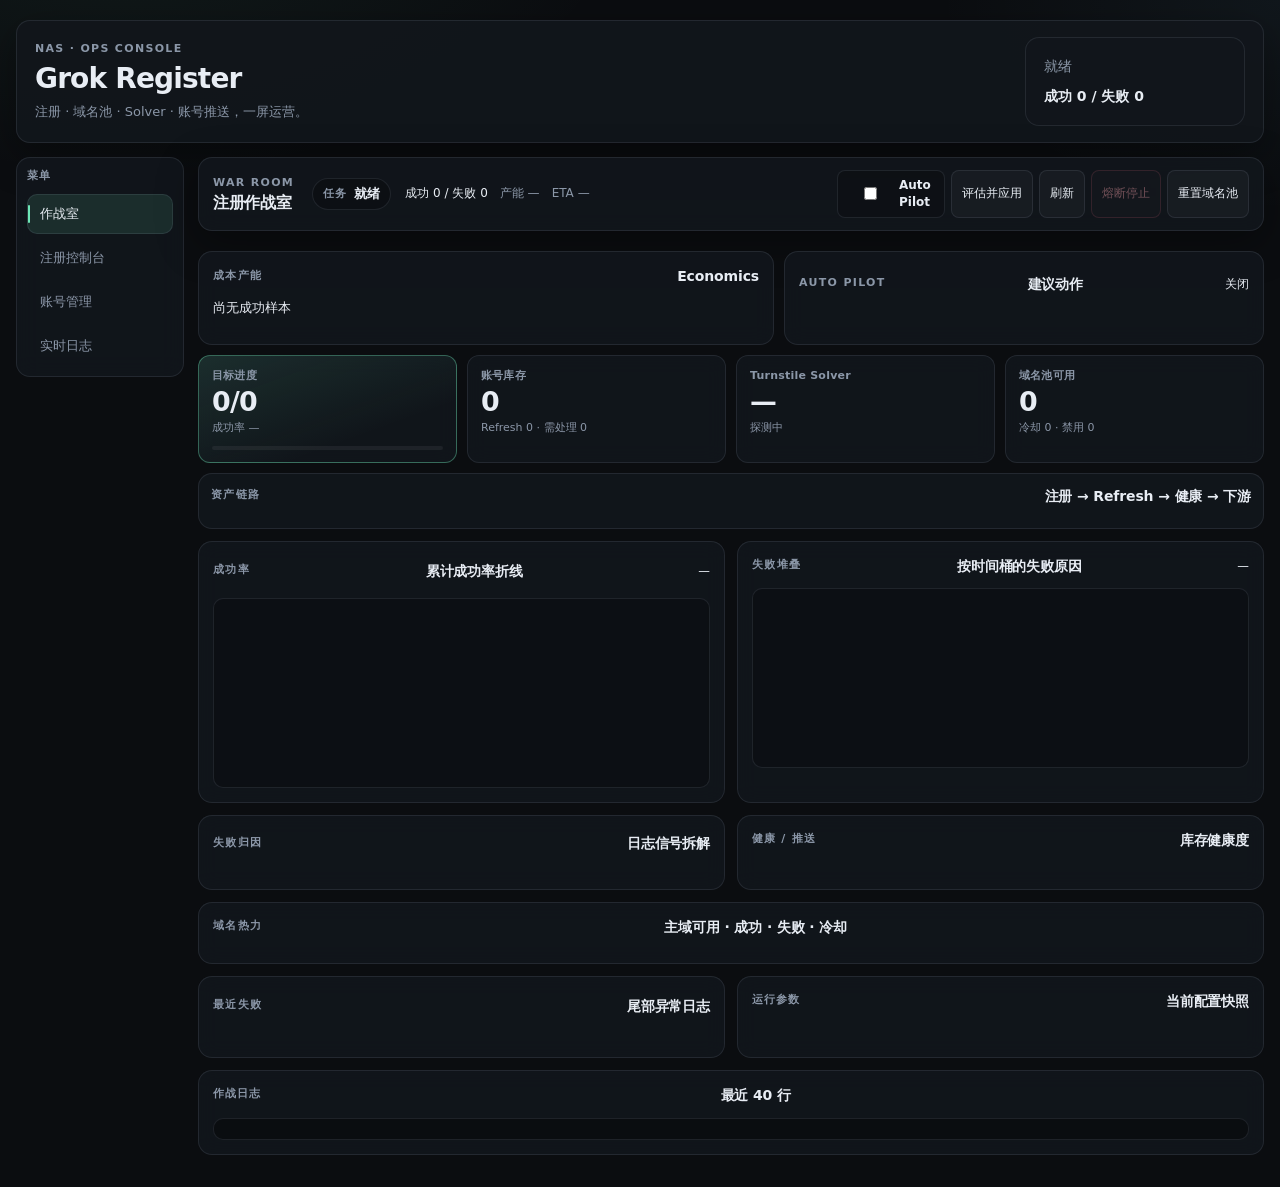
==== commit f82f73c4: "fix: 邮箱 provider 误走 DuckMail 时明确报错，并降噪 401 刷屏 任务启动日志打印实际 email_provider；未知/非法 provider 不再静默回落 DuckMa" ====
--- a/templates/index.html
+++ b/templates/index.html
@@ -220,10 +220,10 @@
                 <label>
                   邮箱服务商
                   <select name="email_provider">
-                    <option value="duckmail">duckmail</option>
                     <option value="yyds">yyds</option>
                     <option value="cloudflare">cloudflare</option>
                     <option value="cloudmail">cloudmail</option>
+                    <option value="duckmail">duckmail</option>
                     <option value="openai_cpa_email">openai_cpa_email（CF Worker webhook）</option>
                   </select>
                 </label>
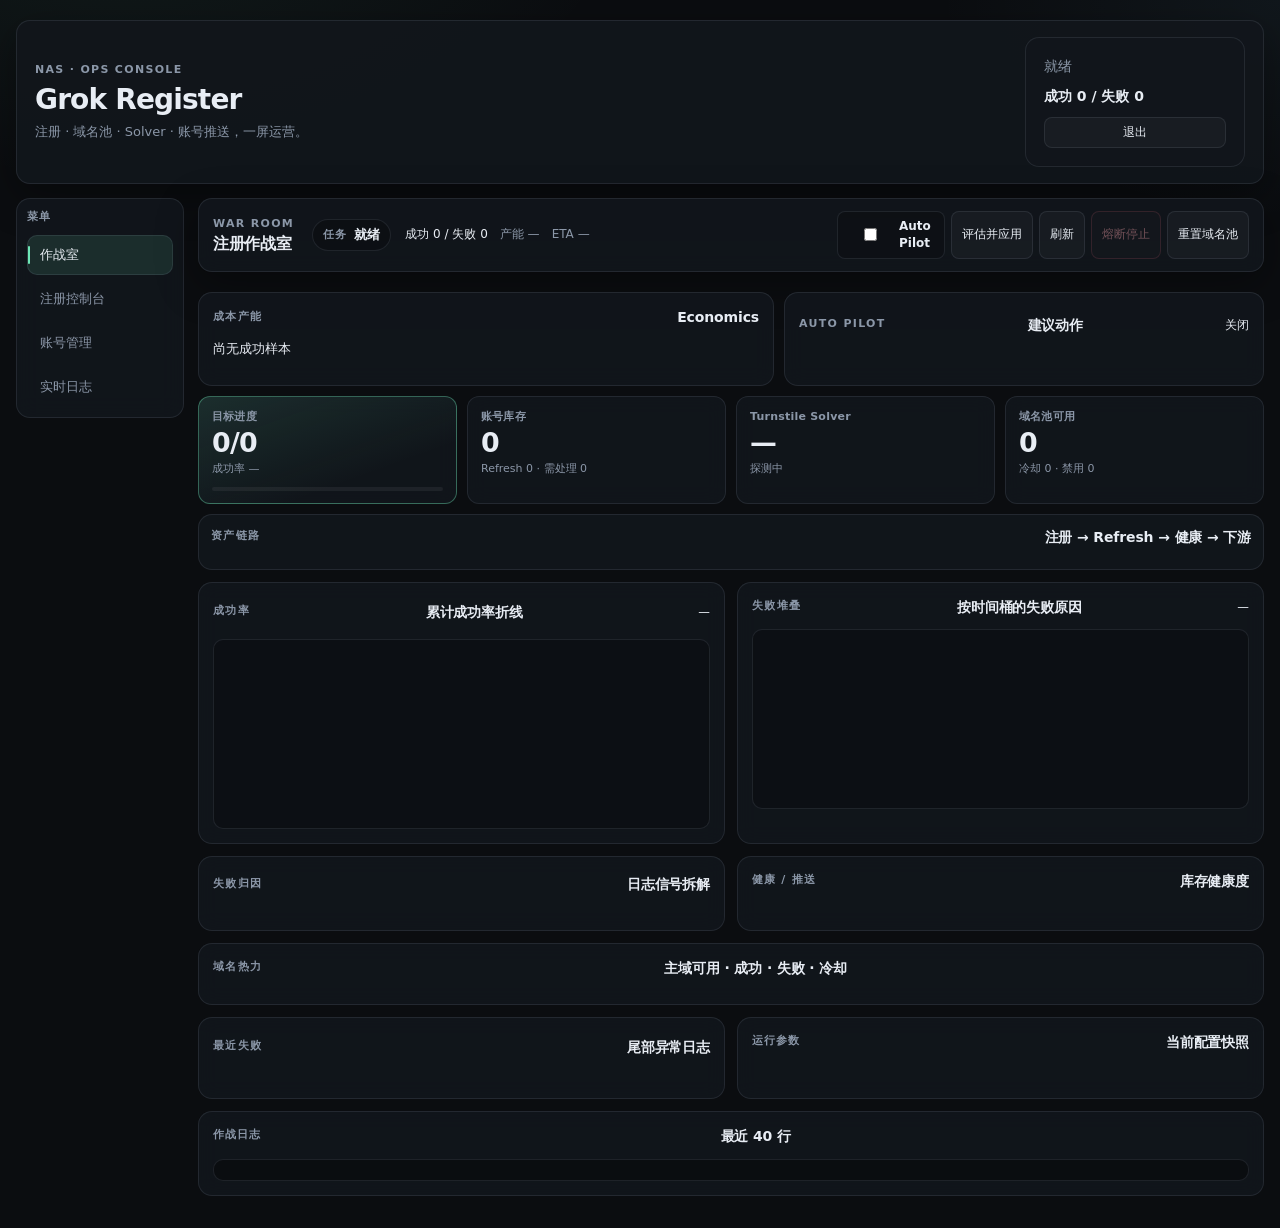
==== commit edc37bc9: "feat: 公网 Web 密码登录保护 默认启用会话 Cookie 鉴权（GROK_REG_WEB_PASSWORD / web_password，默认 admin）；未登录跳转 /login，API" ====
--- a/templates/index.html
+++ b/templates/index.html
@@ -17,6 +17,7 @@
         <div class="status-panel">
           <span id="statusText">就绪</span>
           <strong id="statsText">成功 0 / 失败 0</strong>
+          <button id="logoutBtn" type="button" class="ghost-btn" title="退出登录">退出</button>
         </div>
       </section>
 
@@ -347,10 +348,50 @@
               </div>
             </section>
 
+            <section class="config-section" data-config-group="mail" data-config-section="Cloudflare全局鉴权">
+              <div class="section-copy">
+                <p class="section-kicker">Cloudflare 身份鉴权 (全局)</p>
+                <h2>官方 API 全局凭证</h2>
+                <p class="hint">
+                  用于域名托管 / Email Routing DNS 等官方 API（X-Auth-Email + Global API Key）。
+                  与下方 temp-email Worker 的 Admin Auth 是两套凭据，不要混填。
+                </p>
+              </div>
+              <div class="config-grid">
+                <label>
+                  CF 登录账号
+                  <input name="cf_api_email" type="email" autocomplete="off" placeholder="你的 Cloudflare 登录邮箱" />
+                </label>
+                <label>
+                  Global API Key
+                  <input name="cf_api_key" type="password" autocomplete="off" placeholder="Dashboard → My Profile → API Tokens → Global API Key" />
+                </label>
+                <label class="wide">
+                  邮件主域池 (mail_domains)
+                  <input name="mail_domains" placeholder="a.com,b.com,c.net（优先于 defaultDomains）" />
+                </label>
+                <label class="wide">
+                  默认域名 (兼容)
+                  <input name="defaultDomains" placeholder="a.com,b.com" />
+                </label>
+              </div>
+              <div class="accounts-actions" style="margin-top: 12px; flex-wrap: wrap; gap: 8px;">
+                <button id="cfGlobalTestBtn" type="button">测试全局鉴权</button>
+                <button id="cfGlobalZonesBtn" type="button">查询/托管域名</button>
+                <button id="cfGlobalEmailDnsBtn" type="button">补齐邮件 MX/SPF</button>
+              </div>
+              <p id="cfGlobalStatus" class="hint" style="margin-top: 8px;">尚未测试 Cloudflare 全局鉴权。</p>
+              <p class="hint" style="margin-top: 4px;">
+                获取 Global API Key：
+                <a href="https://dash.cloudflare.com/profile/api-tokens" target="_blank" rel="noopener">dash.cloudflare.com/profile/api-tokens</a>
+              </p>
+            </section>
+
             <section class="config-section" data-config-group="mail" data-config-section="Cloudflare/CloudMail">
               <div class="section-copy">
-                <p class="section-kicker">Cloudflare / CloudMail</p>
-                <h2>自建邮箱后端</h2>
+                <p class="section-kicker">Cloudflare Temp Email / CloudMail</p>
+                <h2>自建邮箱后端（Worker）</h2>
+                <p class="hint">这里是 temp-email / cloud-mail 服务自己的地址与 Admin 密码，不是 Cloudflare 账号 Global API Key。</p>
               </div>
               <div class="config-grid">
                 <label>
@@ -386,14 +427,6 @@
                   CloudMail 管理员密码
                   <input name="cloudmail_password" type="password" autocomplete="off" />
                 </label>
-                <label class="wide">
-                  邮件主域池 (mail_domains)
-                  <input name="mail_domains" placeholder="a.com,b.com,c.net（优先于 defaultDomains）" />
-                </label>
-                <label class="wide">
-                  默认域名 (兼容)
-                  <input name="defaultDomains" placeholder="a.com,b.com" />
-                </label>
               </div>
             </section>
 
@@ -480,6 +513,10 @@
               <div class="section-copy">
                 <p class="section-kicker">openai-cpa-email</p>
                 <h2>CF Worker → 本地 webhook 收件</h2>
+                <p class="hint">
+                  链路：xAI 发信 → CF Email Routing → openai-cpa-email Worker → 本服务
+                  <code>/api/webhook/email</code> → 注册线程取验证码。
+                </p>
               </div>
               <div class="config-grid">
                 <label class="check">
@@ -491,12 +528,53 @@
                   <input name="email_webhook_secret" type="password" autocomplete="off" placeholder="与 CF Worker 变量一致" />
                 </label>
               </div>
-              <p class="hint">
-                Worker 推送地址填公网可访问的：
-                <code>http://你的域名或IP:8787/api/webhook/email</code>
-                （Worker 会自动补全路径；也可只填 <code>http://host:8787</code>）。
-                邮箱服务商选 <strong>openai_cpa_email</strong>，并配置 <code>mail_domains</code> + 多级子域。
+
+              <div class="webhook-panel" id="webhookPanel" style="margin-top: 14px;">
+                <div class="accounts-actions" style="flex-wrap: wrap; gap: 8px; margin-bottom: 10px;">
+                  <button id="webhookRefreshBtn" type="button">刷新联调状态</button>
+                  <button id="webhookSelfTestBtn" type="button" class="primary">本机模拟推送测试</button>
+                  <button id="webhookClearBtn" type="button" class="danger">清空收件池</button>
+                  <button id="webhookCopyUrlBtn" type="button">复制 Webhook URL</button>
+                  <button id="webhookCopyCurlBtn" type="button">复制 curl 示例</button>
+                </div>
+                <div id="webhookChecks" class="hint" style="margin-bottom: 8px;">尚未加载联调状态。</div>
+                <div class="config-grid">
+                  <label class="wide">
+                    推荐 Worker EMAIL_WEBHOOK_URL（公网可访问）
+                    <input id="webhookSuggestedUrl" type="text" readonly placeholder="保存配置并刷新后显示" />
+                  </label>
+                  <label class="wide">
+                    完整推送路径
+                    <input id="webhookFullUrl" type="text" readonly placeholder="/api/webhook/email" />
+                  </label>
+                </div>
+                <pre id="webhookPanelDetail" class="war-log" style="max-height: 220px; margin-top: 10px; white-space: pre-wrap;"></pre>
+              </div>
+
+              <p class="hint" style="margin-top: 10px;">
+                1）邮箱服务商选 <strong>openai_cpa_email</strong> 并填 <code>mail_domains</code> + 多级子域；
+                2）Worker 变量：<code>EMAIL_WEBHOOK_URL</code>=上面推荐基址，
+                <code>EMAIL_WEBHOOK_SECRET</code>=本页 Secret；
+                3）CF Email Routing catch-all 指到该 Worker；
+                4）先点「本机模拟推送测试」，再跑注册。
               </p>
+            </section>
+
+            <section class="config-section" data-config-group="notify" data-config-section="Web访问安全">
+              <div class="section-copy">
+                <p class="section-kicker">Security</p>
+                <h2>Web 访问密码</h2>
+                <p class="hint">
+                  公网部署务必修改。优先级：环境变量 <code>GROK_REG_WEB_PASSWORD</code>
+                  &gt; 本配置 &gt; 默认 <code>admin</code>。填空并保存可关闭鉴权（仅内网）。
+                </p>
+              </div>
+              <div class="config-grid">
+                <label class="wide">
+                  访问密码
+                  <input name="web_password" type="password" autocomplete="new-password" placeholder="公网务必修改默认 admin" />
+                </label>
+              </div>
             </section>
 
             <section class="config-section" data-config-group="notify" data-config-section="Telegram通知">
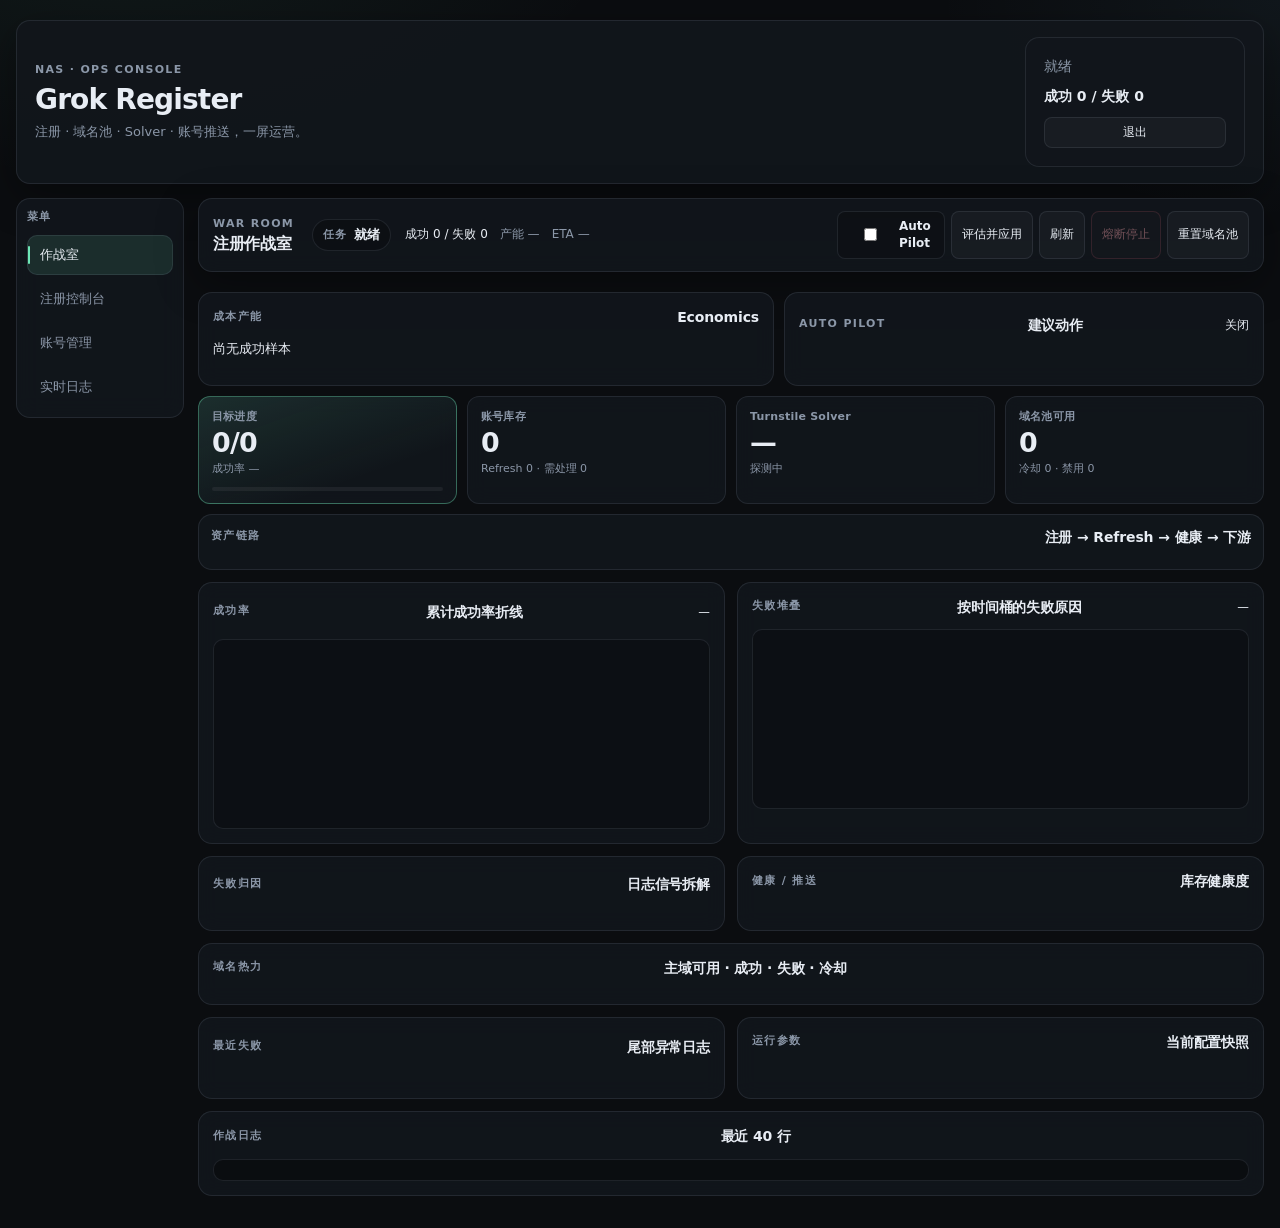
==== commit 097756c6: "fix: 修复一键部署 Worker / 绑定 Catch-all 点击无反馈 已保存的 Secret 掩码 ******** 不再被误判为未填写；在按钮旁显示操作状态；confirm 取消/失败都有" ====
--- a/templates/index.html
+++ b/templates/index.html
@@ -523,20 +523,31 @@
                   <input name="email_webhook_enabled" type="checkbox" />
                   启用 webhook 收件池（配合 openai-cpa-email Worker）
                 </label>
+                <label>
+                  Worker 名称
+                  <input name="cf_email_worker_name" placeholder="openai-cpa-email" />
+                </label>
                 <label class="wide">
                   Webhook Secret（= Worker 的 EMAIL_WEBHOOK_SECRET）
                   <input name="email_webhook_secret" type="password" autocomplete="off" placeholder="与 CF Worker 变量一致" />
+                </label>
+                <label class="check">
+                  <input name="cf_email_worker_force" type="checkbox" />
+                  强制覆盖已存在 Worker（更新 URL/Secret）
                 </label>
               </div>
 
               <div class="webhook-panel" id="webhookPanel" style="margin-top: 14px;">
                 <div class="accounts-actions" style="flex-wrap: wrap; gap: 8px; margin-bottom: 10px;">
                   <button id="webhookRefreshBtn" type="button">刷新联调状态</button>
-                  <button id="webhookSelfTestBtn" type="button" class="primary">本机模拟推送测试</button>
+                  <button id="cfDeployWorkerBtn" type="button" class="primary">一键部署 Worker</button>
+                  <button id="cfSetupCatchAllBtn" type="button">绑定 Catch-all → Worker</button>
+                  <button id="webhookSelfTestBtn" type="button">本机模拟推送测试</button>
                   <button id="webhookClearBtn" type="button" class="danger">清空收件池</button>
                   <button id="webhookCopyUrlBtn" type="button">复制 Webhook URL</button>
                   <button id="webhookCopyCurlBtn" type="button">复制 curl 示例</button>
                 </div>
+                <p id="webhookActionStatus" class="hint" style="margin: 0 0 8px; min-height: 1.2em;"></p>
                 <div id="webhookChecks" class="hint" style="margin-bottom: 8px;">尚未加载联调状态。</div>
                 <div class="config-grid">
                   <label class="wide">
@@ -552,11 +563,13 @@
               </div>
 
               <p class="hint" style="margin-top: 10px;">
-                1）邮箱服务商选 <strong>openai_cpa_email</strong> 并填 <code>mail_domains</code> + 多级子域；
-                2）Worker 变量：<code>EMAIL_WEBHOOK_URL</code>=上面推荐基址，
-                <code>EMAIL_WEBHOOK_SECRET</code>=本页 Secret；
-                3）CF Email Routing catch-all 指到该 Worker；
-                4）先点「本机模拟推送测试」，再跑注册。
+                推荐顺序：① 全局鉴权 + 托管域名 + 补齐 MX/SPF →
+                ② 填 Worker 名称与 Secret，点「一键部署 Worker」→
+                ③「绑定 Catch-all → Worker」→
+                ④「本机模拟推送测试」→ ⑤ 邮箱服务商选 <strong>openai_cpa_email</strong> 开跑。
+                部署会从
+                <a href="https://github.com/wenfxl/openai-cpa-email" target="_blank" rel="noopener">wenfxl/openai-cpa-email</a>
+                拉 worker.js；Worker 已存在时默认跳过，勾选「强制覆盖」才会重写变量。
               </p>
             </section>
 
